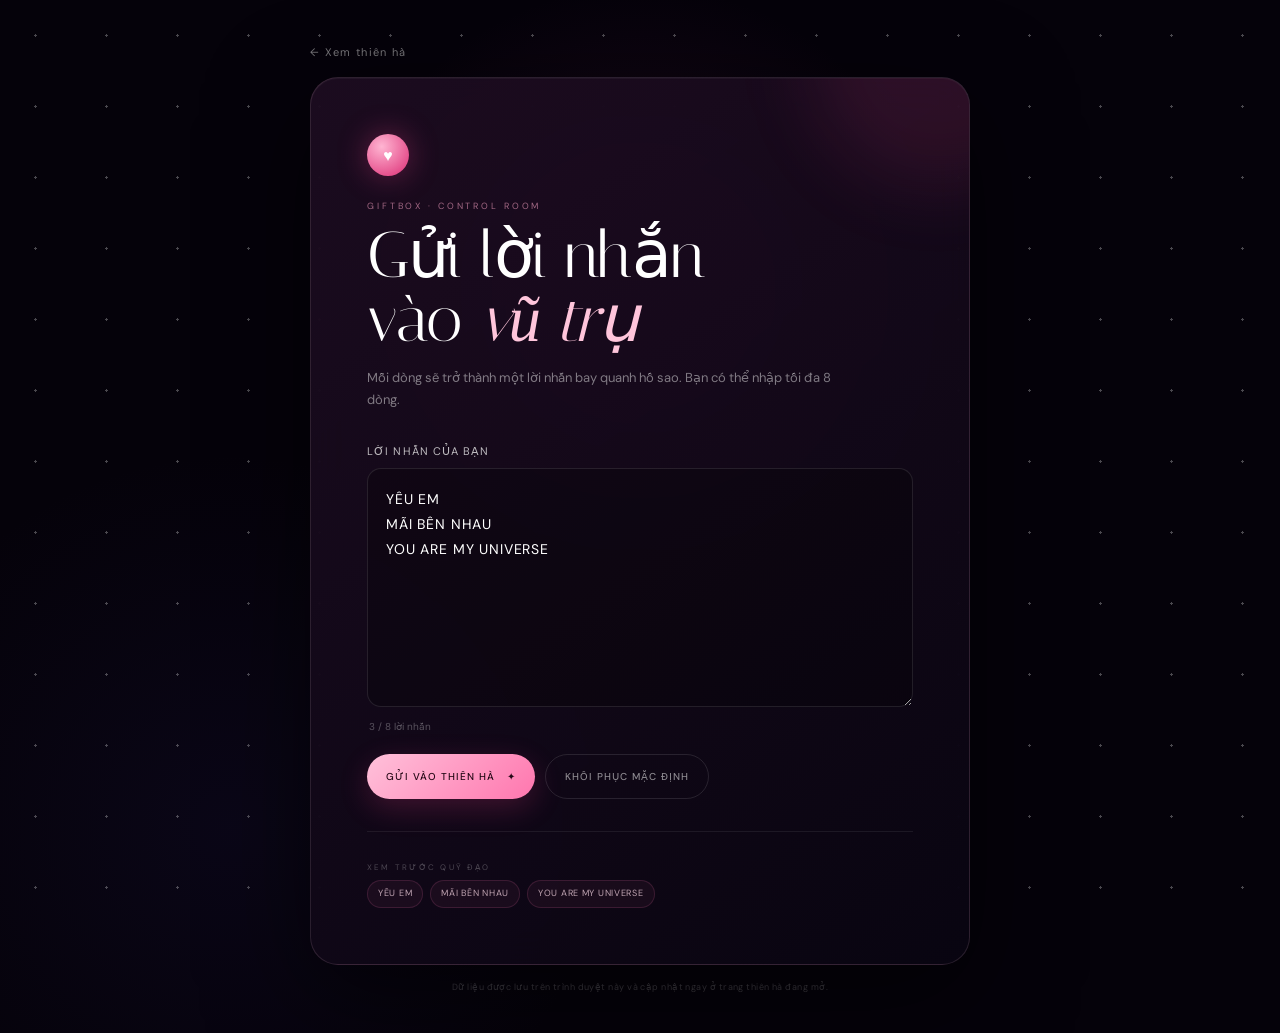
==== admin.html @ b954e106 "Expand galaxy with star well and message admin" ====
<!doctype html>
<html lang="vi">
<head>
  <meta charset="UTF-8" />
  <meta name="viewport" content="width=device-width, initial-scale=1.0" />
  <meta name="theme-color" content="#07020d" />
  <title>Quản trị lời nhắn · Vũ Trụ Tình Yêu</title>
  <link rel="stylesheet" href="admin.css" />
</head>
<body>
  <main class="admin-shell">
    <a class="back" href="index.html">← Xem thiên hà</a>
    <section class="panel">
      <div class="brand" aria-hidden="true">♥</div>
      <p class="eyebrow">GIFTBOX · CONTROL ROOM</p>
      <h1>Gửi lời nhắn<br />vào <em>vũ trụ</em></h1>
      <p class="intro">Mỗi dòng sẽ trở thành một lời nhắn bay quanh hố sao. Bạn có thể nhập tối đa 8 dòng.</p>

      <form id="messageForm">
        <label for="messages">Lời nhắn của bạn</label>
        <textarea id="messages" rows="8" maxlength="320" placeholder="YÊU EM&#10;MÃI BÊN NHAU&#10;YOU ARE MY UNIVERSE"></textarea>
        <div class="form-meta">
          <span id="lineCount">0 / 8 lời nhắn</span>
          <span id="saveStatus" role="status" aria-live="polite"></span>
        </div>
        <div class="actions">
          <button class="primary" type="submit">Gửi vào thiên hà <span>✦</span></button>
          <button class="secondary" id="resetButton" type="button">Khôi phục mặc định</button>
        </div>
      </form>

      <div class="preview-block">
        <p>XEM TRƯỚC QUỸ ĐẠO</p>
        <div id="preview" class="preview" aria-live="polite"></div>
      </div>
    </section>
    <p class="note">Dữ liệu được lưu trên trình duyệt này và cập nhật ngay ở trang thiên hà đang mở.</p>
  </main>
  <script src="admin.js"></script>
</body>
</html>
---- admin.css ----
@import url('https://fonts.googleapis.com/css2?family=DM+Sans:wght@300;400;500&family=Italiana&display=swap');

:root { color-scheme: dark; --rose: #ff75ab; --light: #ffe2ed; }
* { box-sizing: border-box; }
body {
  min-height: 100vh;
  margin: 0;
  display: grid;
  place-items: center;
  padding: 40px 20px;
  color: #fff;
  font-family: "DM Sans", sans-serif;
  background:
    radial-gradient(circle at 50% 28%, rgba(116, 33, 93, .22), transparent 31%),
    radial-gradient(circle at 18% 80%, rgba(46, 36, 112, .13), transparent 28%),
    #05020a;
}
body::before {
  content: ""; position: fixed; inset: 0; pointer-events: none; opacity: .28;
  background-image: radial-gradient(circle, #fff 0 1px, transparent 1.3px);
  background-size: 71px 71px;
}
.admin-shell { position: relative; width: min(660px, 100%); }
.back { display: inline-block; margin-bottom: 18px; color: rgba(255,255,255,.46); font-size: 11px; letter-spacing: .12em; text-decoration: none; }
.back:hover { color: var(--light); }
.panel {
  position: relative; overflow: hidden; padding: clamp(28px, 6vw, 56px);
  border: 1px solid rgba(255, 203, 225, .13); border-radius: 28px;
  background: linear-gradient(145deg, rgba(31, 13, 34, .88), rgba(9, 5, 18, .93));
  box-shadow: 0 30px 100px rgba(0,0,0,.55), inset 0 1px rgba(255,255,255,.04);
  backdrop-filter: blur(20px);
}
.panel::after { content: ""; position: absolute; width: 260px; height: 260px; top: -150px; right: -100px; border-radius: 50%; background: rgba(255,74,145,.1); filter: blur(35px); }
.brand { position: relative; z-index: 1; display: grid; place-items: center; width: 42px; height: 42px; margin-bottom: 24px; border-radius: 50%; color: white; background: radial-gradient(circle at 35% 30%, #ffb5d2, #dc2c74); box-shadow: 0 0 30px rgba(255,66,142,.35); }
.eyebrow { color: rgba(255,166,202,.6); font-size: 9px; letter-spacing: .32em; }
h1 { margin: 12px 0 16px; font: 400 clamp(42px, 8vw, 65px)/.98 "Italiana", Georgia, serif; letter-spacing: -.02em; }
h1 em { color: #ffc5db; font-weight: inherit; }
.intro { max-width: 480px; margin-bottom: 32px; color: rgba(255,255,255,.46); font-size: 13px; line-height: 1.7; }
label { display: block; margin-bottom: 10px; color: rgba(255,255,255,.72); font-size: 11px; letter-spacing: .1em; text-transform: uppercase; }
textarea {
  width: 100%; resize: vertical; min-height: 160px; padding: 18px; color: #fff; caret-color: var(--rose);
  border: 1px solid rgba(255,255,255,.1); border-radius: 14px; outline: none;
  background: rgba(0,0,0,.23); font: 400 14px/1.8 "DM Sans", sans-serif; letter-spacing: .06em;
  transition: border-color .25s, box-shadow .25s;
}
textarea:focus { border-color: rgba(255,117,171,.5); box-shadow: 0 0 0 3px rgba(255,117,171,.07); }
.form-meta { min-height: 30px; display: flex; justify-content: space-between; padding: 8px 2px 0; color: rgba(255,255,255,.3); font-size: 10px; }
#saveStatus { color: #ff9fc5; }
.actions { display: flex; gap: 10px; margin-top: 12px; }
button { min-height: 45px; padding: 0 19px; border-radius: 999px; font: 500 10px "DM Sans", sans-serif; letter-spacing: .1em; text-transform: uppercase; cursor: pointer; transition: .25s; }
.primary { border: 0; color: #250916; background: linear-gradient(135deg, #ffc1da, #ff76ae); box-shadow: 0 9px 30px rgba(255,64,140,.2); }
.primary:hover { transform: translateY(-2px); box-shadow: 0 13px 35px rgba(255,64,140,.34); }
.primary span { margin-left: 8px; }
.secondary { border: 1px solid rgba(255,255,255,.11); color: rgba(255,255,255,.52); background: transparent; }
.secondary:hover { border-color: rgba(255,255,255,.3); color: #fff; }
.preview-block { margin-top: 32px; padding-top: 22px; border-top: 1px solid rgba(255,255,255,.07); }
.preview-block > p { color: rgba(255,255,255,.25); font-size: 8px; letter-spacing: .28em; }
.preview { display: flex; flex-wrap: wrap; gap: 7px; min-height: 28px; }
.preview span { padding: 6px 10px; color: rgba(255,222,235,.72); border: 1px solid rgba(255,117,171,.15); border-radius: 999px; background: rgba(255,117,171,.05); font-size: 9px; letter-spacing: .08em; }
.note { margin: 16px 0 0; text-align: center; color: rgba(255,255,255,.22); font-size: 9px; letter-spacing: .05em; }
@media (max-width: 520px) { .actions { flex-direction: column; } button { width: 100%; } .panel { border-radius: 20px; } }
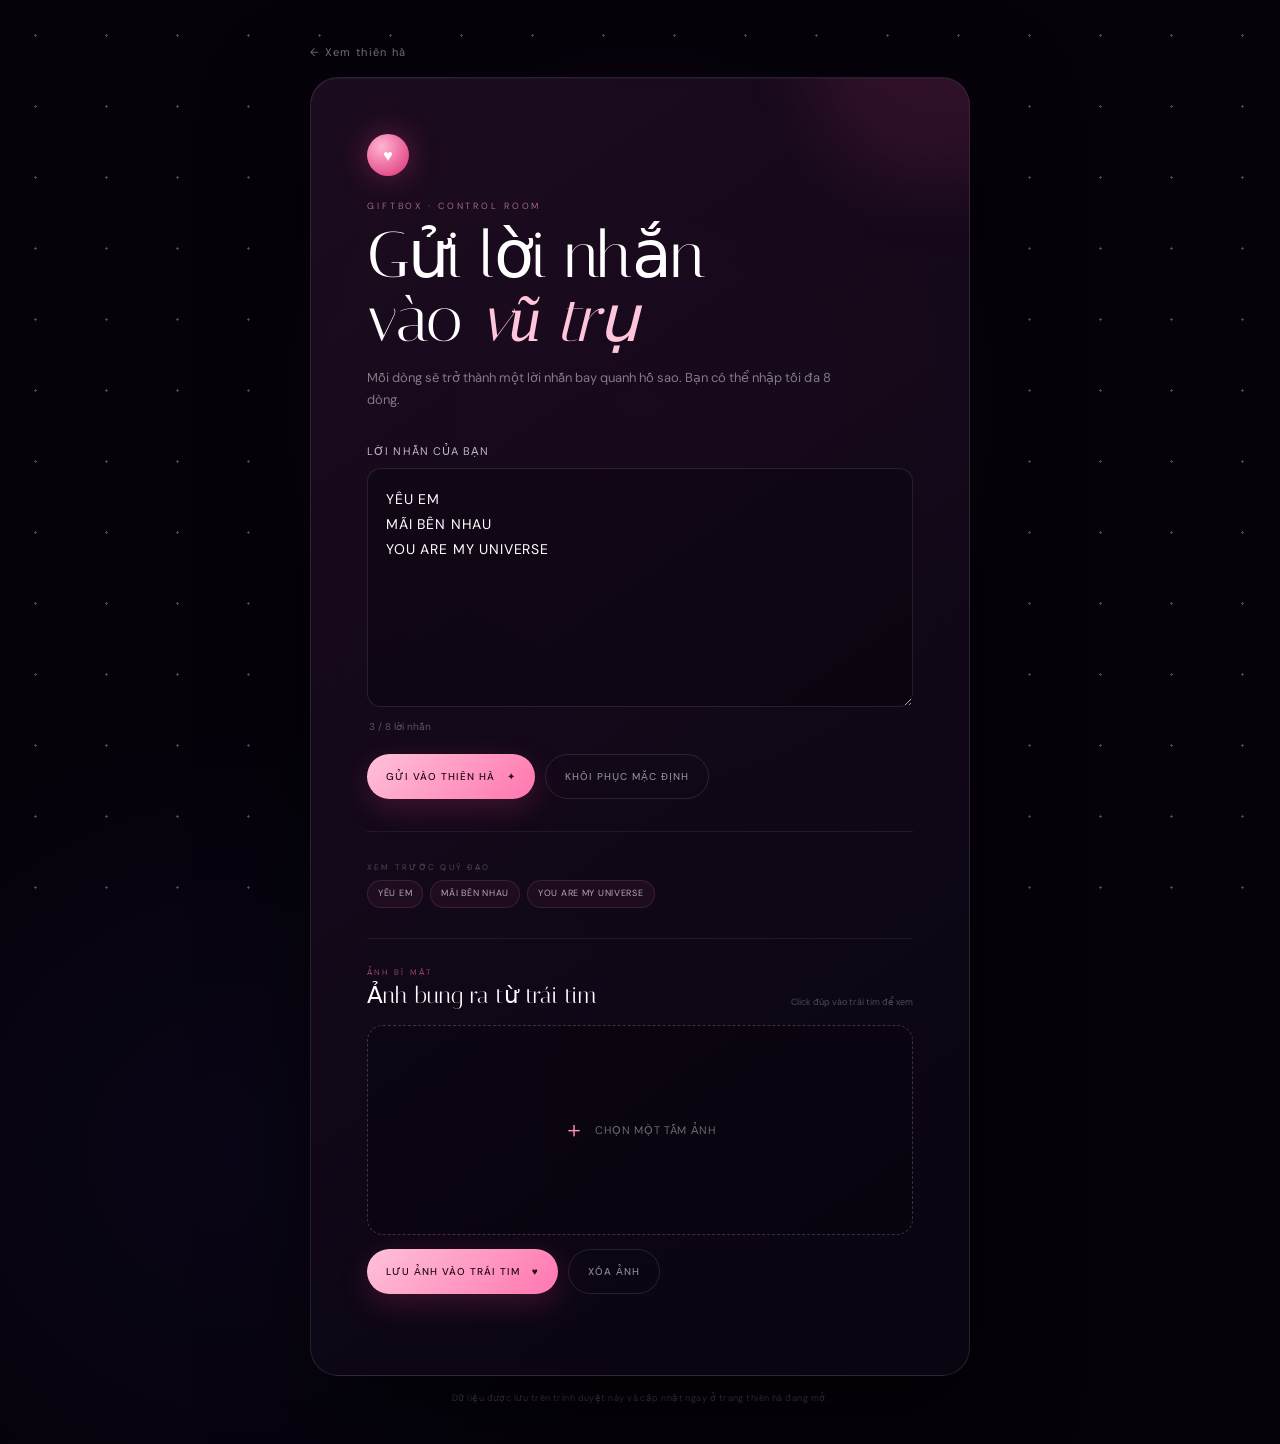
==== commit 5259e1f8: "Add double-click photo reveal and admin upload" ====
--- a/admin.html
+++ b/admin.html
@@ -5,7 +5,7 @@
   <meta name="viewport" content="width=device-width, initial-scale=1.0" />
   <meta name="theme-color" content="#07020d" />
   <title>Quản trị lời nhắn · Vũ Trụ Tình Yêu</title>
-  <link rel="stylesheet" href="admin.css" />
+  <link rel="stylesheet" href="admin.css?v=20260919-2" />
 </head>
 <body>
   <main class="admin-shell">
@@ -33,9 +33,29 @@
         <p>XEM TRƯỚC QUỸ ĐẠO</p>
         <div id="preview" class="preview" aria-live="polite"></div>
       </div>
+
+      <form id="photoForm" class="photo-form">
+        <div class="photo-heading">
+          <div>
+            <p>ẢNH BÍ MẬT</p>
+            <h2>Ảnh bung ra từ trái tim</h2>
+          </div>
+          <span>Click đúp vào trái tim để xem</span>
+        </div>
+        <label class="photo-picker" for="photoInput">
+          <img id="photoPreview" alt="Ảnh xem trước" />
+          <span class="picker-placeholder" id="photoPlaceholder"><b>＋</b> Chọn một tấm ảnh</span>
+        </label>
+        <input id="photoInput" type="file" accept="image/jpeg,image/png,image/webp" />
+        <div class="actions">
+          <button class="primary" type="submit">Lưu ảnh vào trái tim <span>♥</span></button>
+          <button class="secondary" id="removePhoto" type="button">Xóa ảnh</button>
+        </div>
+        <p class="photo-status" id="photoStatus" role="status" aria-live="polite"></p>
+      </form>
     </section>
     <p class="note">Dữ liệu được lưu trên trình duyệt này và cập nhật ngay ở trang thiên hà đang mở.</p>
   </main>
-  <script src="admin.js"></script>
+  <script src="admin.js?v=20260919-5"></script>
 </body>
 </html>
--- a/admin.css
+++ b/admin.css
@@ -57,5 +57,19 @@
 .preview-block > p { color: rgba(255,255,255,.25); font-size: 8px; letter-spacing: .28em; }
 .preview { display: flex; flex-wrap: wrap; gap: 7px; min-height: 28px; }
 .preview span { padding: 6px 10px; color: rgba(255,222,235,.72); border: 1px solid rgba(255,117,171,.15); border-radius: 999px; background: rgba(255,117,171,.05); font-size: 9px; letter-spacing: .08em; }
+.photo-form { margin-top: 30px; padding-top: 28px; border-top: 1px solid rgba(255,255,255,.07); }
+.photo-heading { display: flex; align-items: end; justify-content: space-between; gap: 20px; margin-bottom: 16px; }
+.photo-heading p { margin: 0 0 5px; color: rgba(255,117,171,.55); font-size: 8px; letter-spacing: .28em; }
+.photo-heading h2 { margin: 0; font: 400 23px "Italiana", Georgia, serif; }
+.photo-heading > span { max-width: 150px; color: rgba(255,255,255,.28); font-size: 9px; line-height: 1.5; text-align: right; }
+.photo-picker { position: relative; display: grid; width: 100%; height: 210px; margin: 0 0 14px; place-items: center; overflow: hidden; border: 1px dashed rgba(255,158,198,.25); border-radius: 16px; background: rgba(0,0,0,.2); cursor: pointer; }
+.photo-picker:hover { border-color: rgba(255,158,198,.55); }
+.photo-picker img { display: none; width: 100%; height: 100%; object-fit: contain; background: rgba(0,0,0,.24); }
+.photo-picker.has-photo img { display: block; }
+.photo-picker.has-photo .picker-placeholder { display: none; }
+.picker-placeholder { display: flex; align-items: center; gap: 9px; color: rgba(255,255,255,.4); font-size: 11px; letter-spacing: .06em; }
+.picker-placeholder b { color: #ff8fba; font-size: 22px; font-weight: 300; }
+#photoInput { position: absolute; width: 1px; height: 1px; opacity: 0; pointer-events: none; }
+.photo-status { min-height: 16px; margin: 9px 2px 0; color: #ff9fc5; font-size: 10px; }
 .note { margin: 16px 0 0; text-align: center; color: rgba(255,255,255,.22); font-size: 9px; letter-spacing: .05em; }
 @media (max-width: 520px) { .actions { flex-direction: column; } button { width: 100%; } .panel { border-radius: 20px; } }
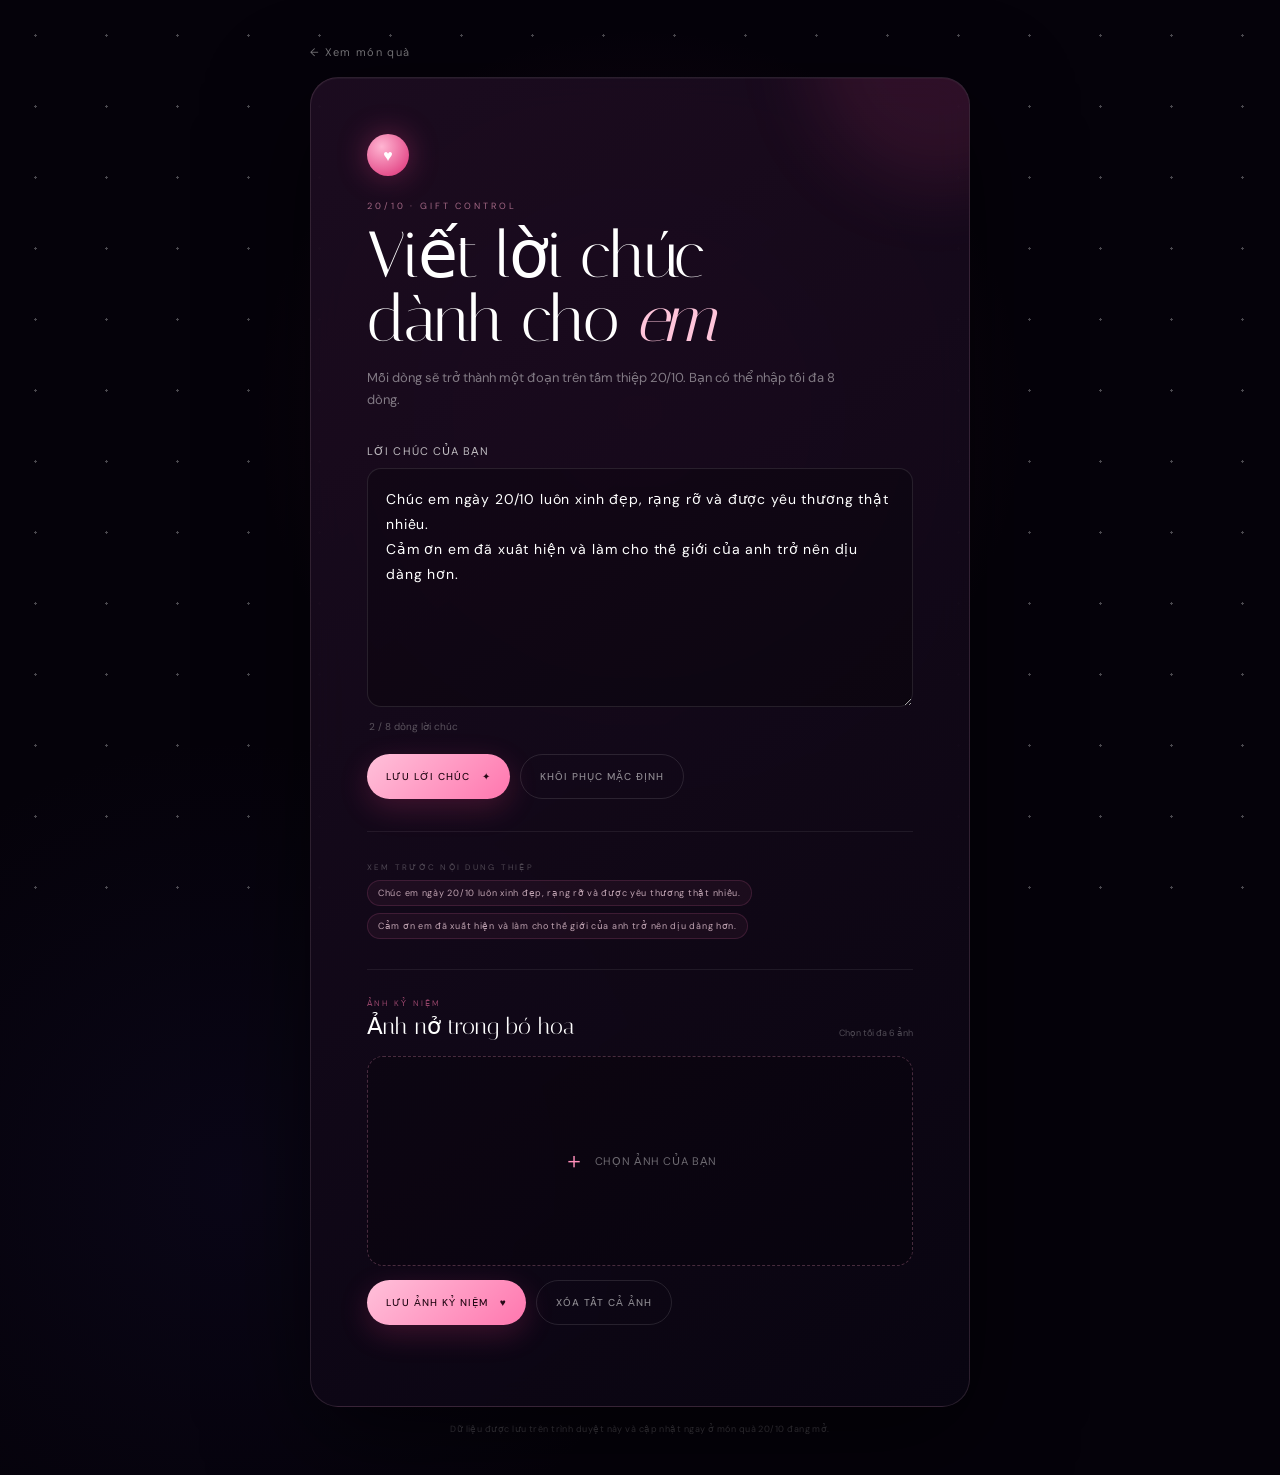
==== commit 4875c577: "Transform experience into an interactive 20-10 gift" ====
--- a/admin.html
+++ b/admin.html
@@ -9,53 +9,53 @@
 </head>
 <body>
   <main class="admin-shell">
-    <a class="back" href="index.html">← Xem thiên hà</a>
+    <a class="back" href="index.html">← Xem món quà</a>
     <section class="panel">
       <div class="brand" aria-hidden="true">♥</div>
-      <p class="eyebrow">GIFTBOX · CONTROL ROOM</p>
-      <h1>Gửi lời nhắn<br />vào <em>vũ trụ</em></h1>
-      <p class="intro">Mỗi dòng sẽ trở thành một lời nhắn bay quanh hố sao. Bạn có thể nhập tối đa 8 dòng.</p>
+      <p class="eyebrow">20/10 · GIFT CONTROL</p>
+      <h1>Viết lời chúc<br />dành cho <em>em</em></h1>
+      <p class="intro">Mỗi dòng sẽ trở thành một đoạn trên tấm thiệp 20/10. Bạn có thể nhập tối đa 8 dòng.</p>
 
       <form id="messageForm">
-        <label for="messages">Lời nhắn của bạn</label>
+        <label for="messages">Lời chúc của bạn</label>
         <textarea id="messages" rows="8" maxlength="320" placeholder="YÊU EM&#10;MÃI BÊN NHAU&#10;YOU ARE MY UNIVERSE"></textarea>
         <div class="form-meta">
           <span id="lineCount">0 / 8 lời nhắn</span>
           <span id="saveStatus" role="status" aria-live="polite"></span>
         </div>
         <div class="actions">
-          <button class="primary" type="submit">Gửi vào thiên hà <span>✦</span></button>
+          <button class="primary" type="submit">Lưu lời chúc <span>✦</span></button>
           <button class="secondary" id="resetButton" type="button">Khôi phục mặc định</button>
         </div>
       </form>
 
       <div class="preview-block">
-        <p>XEM TRƯỚC QUỸ ĐẠO</p>
+        <p>XEM TRƯỚC NỘI DUNG THIỆP</p>
         <div id="preview" class="preview" aria-live="polite"></div>
       </div>
 
       <form id="photoForm" class="photo-form">
         <div class="photo-heading">
           <div>
-            <p>ẢNH BÍ MẬT</p>
-            <h2>Ảnh bung ra từ trái tim</h2>
+            <p>ẢNH KỶ NIỆM</p>
+            <h2>Ảnh nở trong bó hoa</h2>
           </div>
-          <span>Click đúp vào trái tim để xem</span>
+          <span>Chọn tối đa 6 ảnh</span>
         </div>
         <label class="photo-picker" for="photoInput">
-          <img id="photoPreview" alt="Ảnh xem trước" />
-          <span class="picker-placeholder" id="photoPlaceholder"><b>＋</b> Chọn một tấm ảnh</span>
+          <div id="photoPreview" class="photo-gallery" aria-label="Ảnh xem trước"></div>
+          <span class="picker-placeholder" id="photoPlaceholder"><b>＋</b> Chọn ảnh của bạn</span>
         </label>
-        <input id="photoInput" type="file" accept="image/jpeg,image/png,image/webp" />
+        <input id="photoInput" type="file" accept="image/jpeg,image/png,image/webp" multiple />
         <div class="actions">
-          <button class="primary" type="submit">Lưu ảnh vào trái tim <span>♥</span></button>
-          <button class="secondary" id="removePhoto" type="button">Xóa ảnh</button>
+          <button class="primary" type="submit">Lưu ảnh kỷ niệm <span>♥</span></button>
+          <button class="secondary" id="removePhoto" type="button">Xóa tất cả ảnh</button>
         </div>
         <p class="photo-status" id="photoStatus" role="status" aria-live="polite"></p>
       </form>
     </section>
-    <p class="note">Dữ liệu được lưu trên trình duyệt này và cập nhật ngay ở trang thiên hà đang mở.</p>
+    <p class="note">Dữ liệu được lưu trên trình duyệt này và cập nhật ngay ở món quà 20/10 đang mở.</p>
   </main>
-  <script src="admin.js?v=20260919-5"></script>
+  <script src="admin.js?v=20261018-1"></script>
 </body>
 </html>
--- a/admin.css
+++ b/admin.css
@@ -73,3 +73,4 @@
 .photo-status { min-height: 16px; margin: 9px 2px 0; color: #ff9fc5; font-size: 10px; }
 .note { margin: 16px 0 0; text-align: center; color: rgba(255,255,255,.22); font-size: 9px; letter-spacing: .05em; }
 @media (max-width: 520px) { .actions { flex-direction: column; } button { width: 100%; } .panel { border-radius: 20px; } }
+.photo-gallery{display:grid;width:100%;height:100%;padding:12px;grid-template-columns:repeat(3,1fr);gap:8px}.photo-gallery:empty{display:none}.photo-gallery img{display:block;width:100%;height:82px;object-fit:cover;border-radius:9px}.photo-picker.has-photo .photo-gallery{display:grid}.photo-picker.has-photo{height:auto;min-height:150px}
